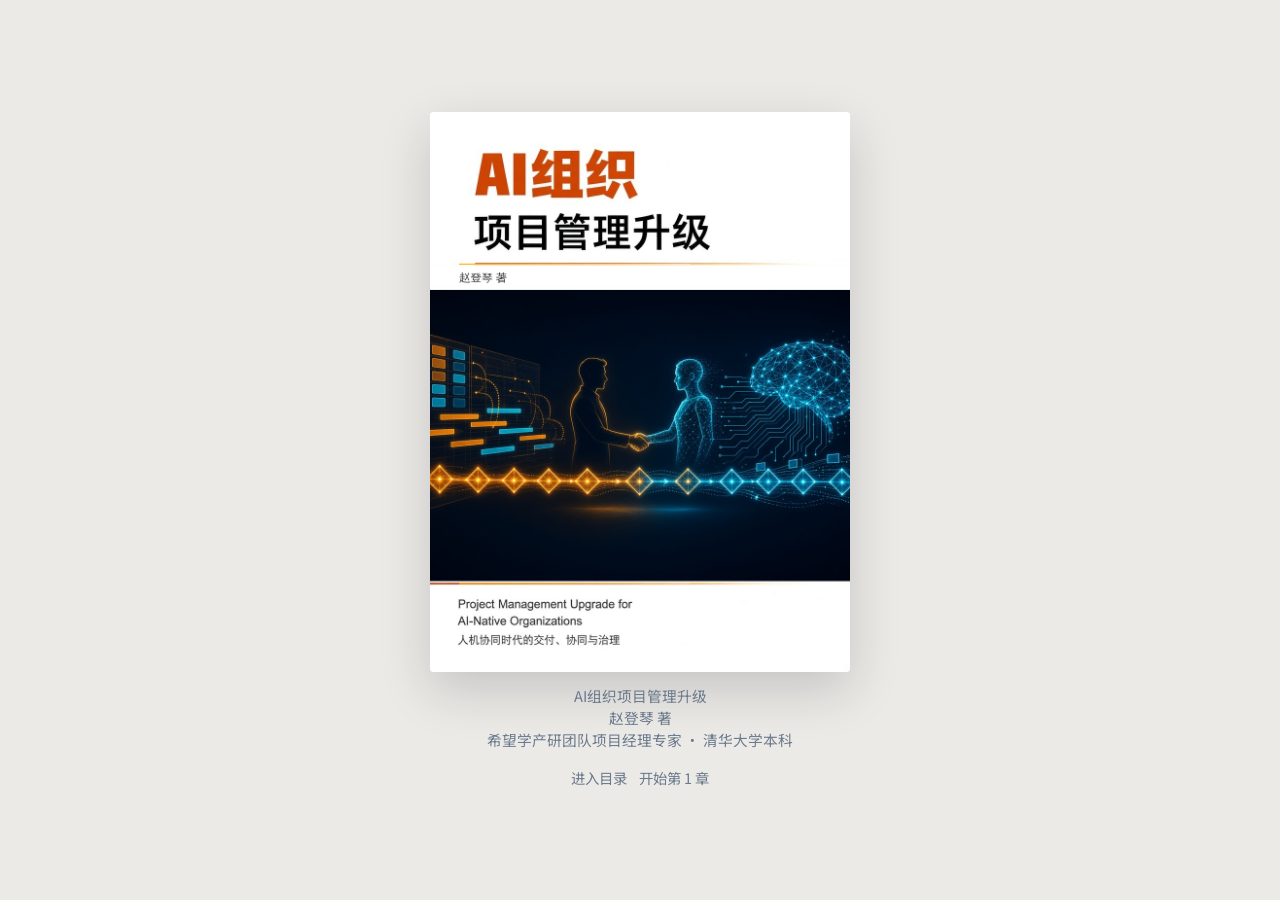
==== cover.html @ 046a4566 "Add HTML site, cover, and Word source for AI organization PM upgrade. Ship the browseable chapter pa" ====
<!DOCTYPE html>
<html lang="zh-CN">
<head>
  <meta charset="UTF-8" />
  <meta name="viewport" content="width=device-width, initial-scale=1" />
  <title>封面 · AI组织项目管理升级</title>
  <link rel="preconnect" href="https://fonts.googleapis.com" />
  <link rel="preconnect" href="https://fonts.gstatic.com" crossorigin />
  <link href="https://fonts.googleapis.com/css2?family=Noto+Sans+SC:wght@400;500;700&display=swap" rel="stylesheet" />
  <style>
    * { box-sizing: border-box; }
    body {
      margin: 0;
      min-height: 100vh;
      display: grid;
      place-items: center;
      padding: 1.5rem;
      background: #eceae6;
      font-family: "Noto Sans SC", system-ui, sans-serif;
      color: #0f1c2e;
    }
    .stage { width: min(420px, 100%); }
    .cover {
      width: 100%;
      border-radius: 4px;
      overflow: hidden;
      box-shadow: 0 18px 50px rgba(15,28,46,0.18);
      line-height: 0;
      background: #fff;
    }
    .cover img { width: 100%; height: auto; display: block; }
    .actions {
      display: flex;
      gap: 0.75rem;
      justify-content: center;
      margin-top: 1rem;
      flex-wrap: wrap;
    }
    .actions a {
      color: #6b7a8d;
      font-size: 0.9rem;
      text-decoration: none;
    }
    .actions a:hover { color: #0f1c2e; }
    .meta {
      text-align: center;
      margin-top: 0.85rem;
      color: #6b7a8d;
      font-size: 0.92rem;
      line-height: 1.5;
    }
  </style>
</head>
<body>
  <div class="stage">
    <div class="cover">
      <img src="images/cover.jpg" alt="AI组织项目管理升级 封面" />
    </div>
    <div class="meta">
      AI组织项目管理升级<br />
      赵登琴 著<br />
      希望学产研团队项目经理专家 · 清华大学本科
    </div>
    <div class="actions">
      <a href="index.html">进入目录</a>
      <a href="ch01.html">开始第 1 章</a>
    </div>
  </div>
</body>
</html>
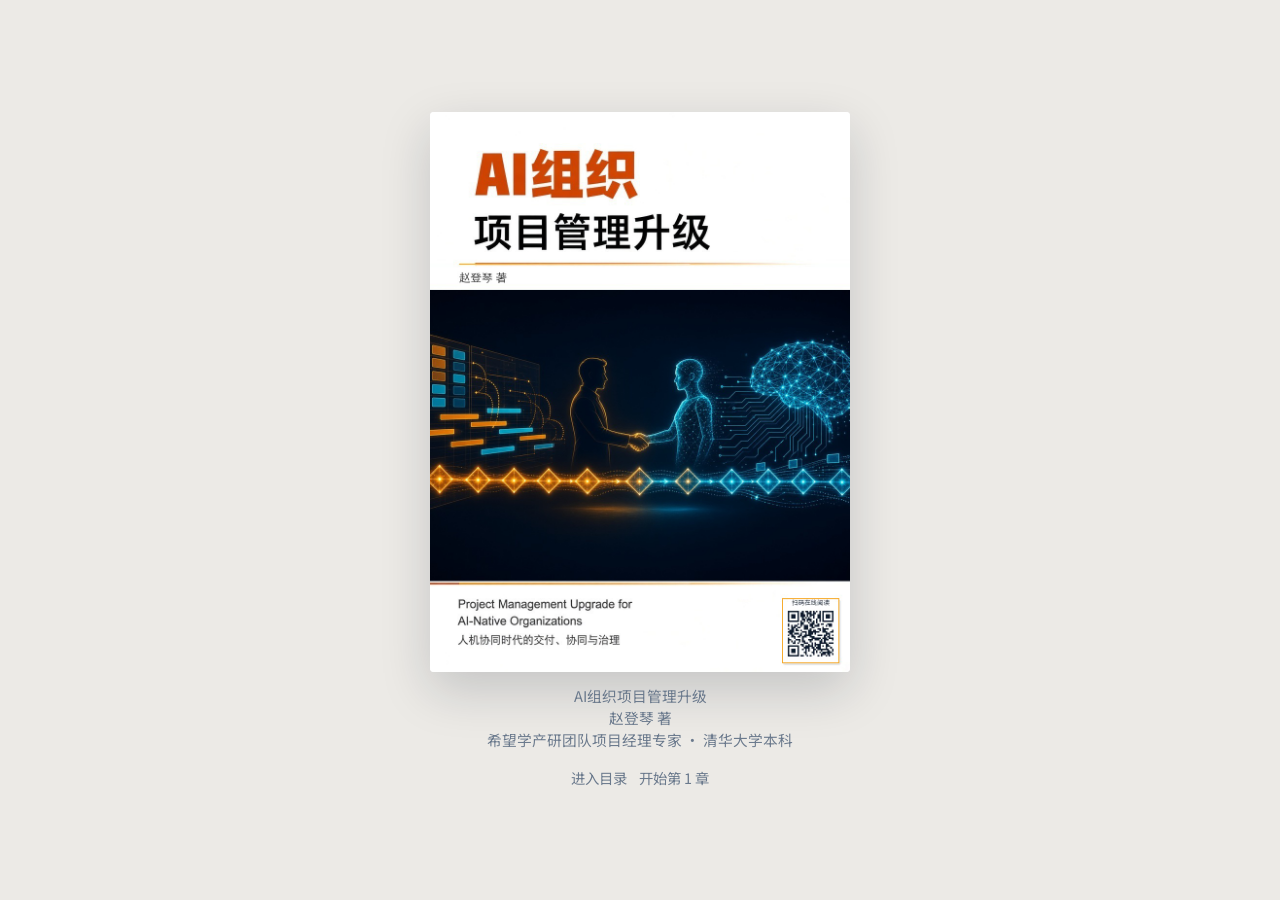
==== commit 44e6f12d: "Add site QR code to the book cover. Composite a scan badge for the GitHub Pages URL so readers can o" ====
--- a/cover.html
+++ b/cover.html
@@ -54,7 +54,7 @@
 <body>
   <div class="stage">
     <div class="cover">
-      <img src="images/cover.jpg" alt="AI组织项目管理升级 封面" />
+      <img src="images/cover.jpg" alt="AI组织项目管理升级 封面（含在线阅读二维码）" />
     </div>
     <div class="meta">
       AI组织项目管理升级<br />
